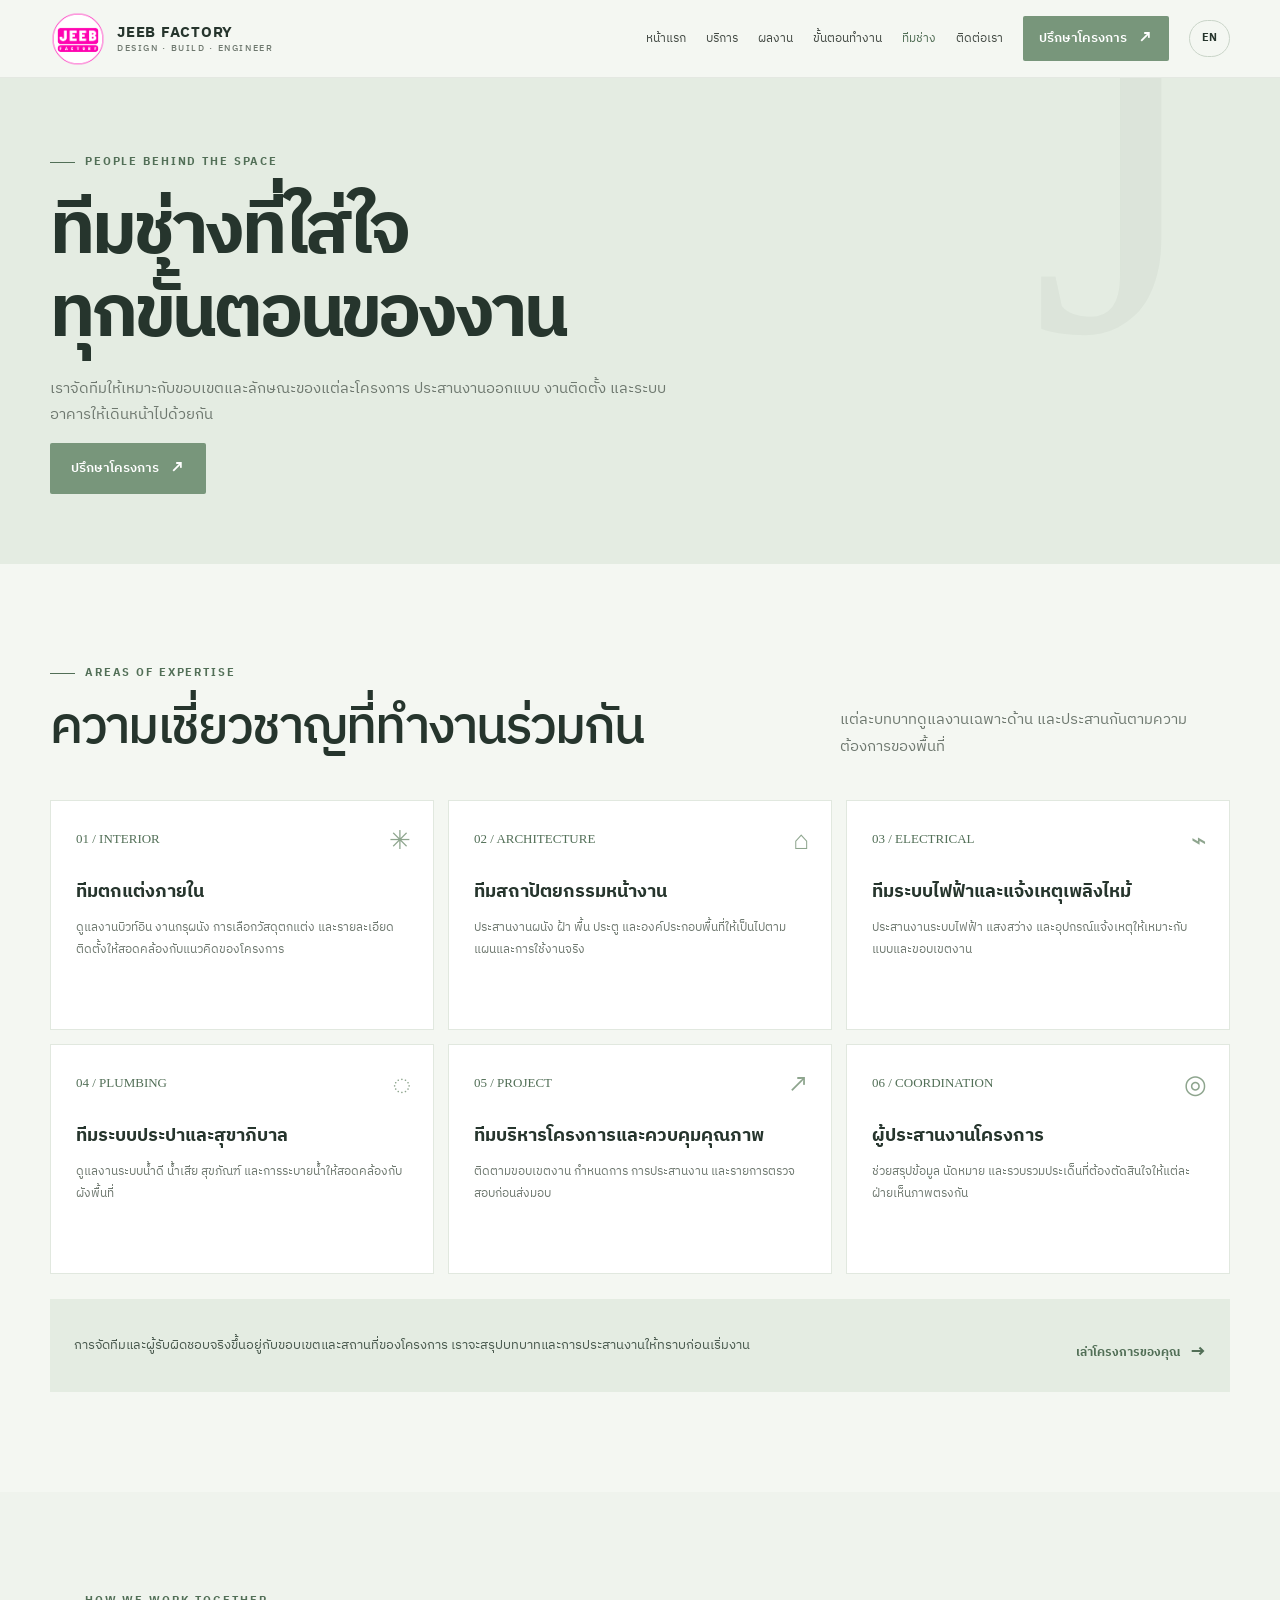
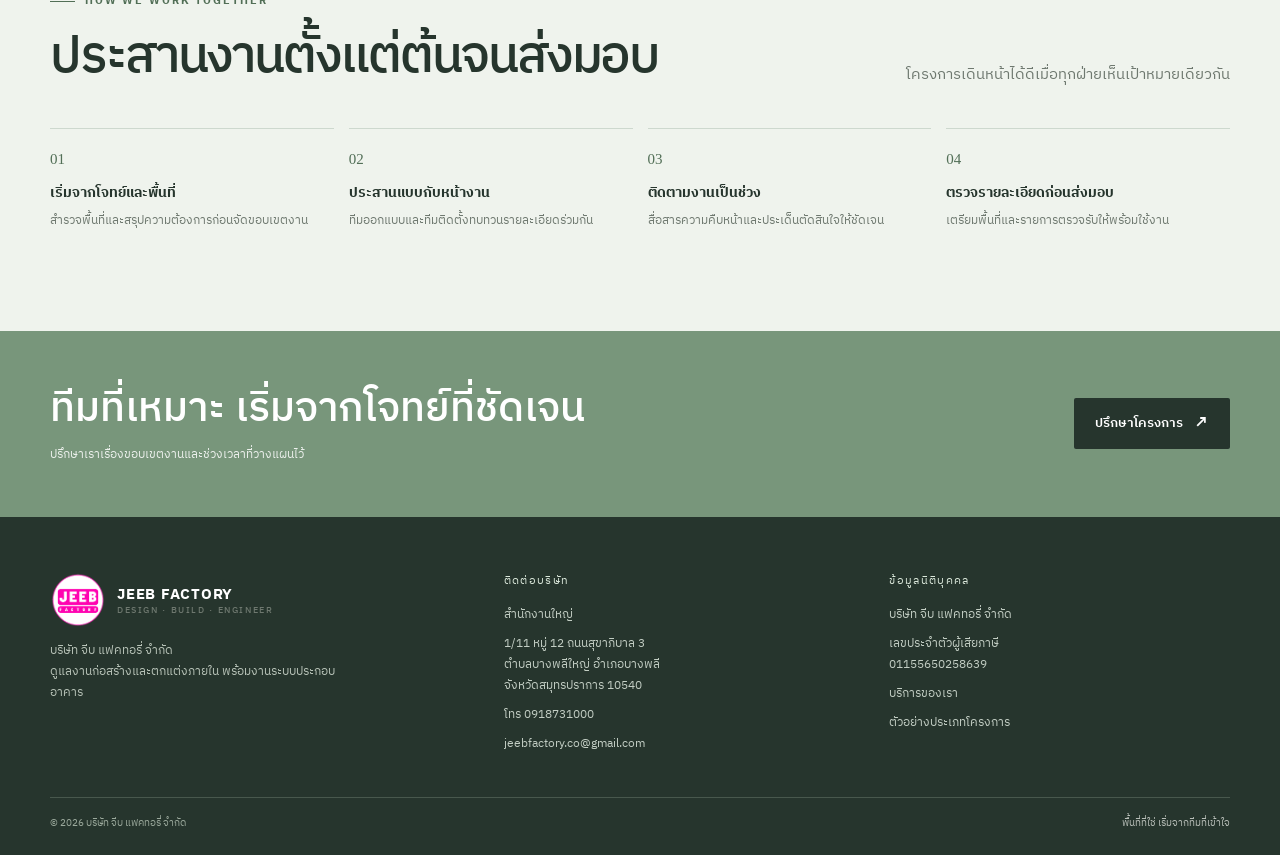
==== team.html @ c56f3b0c "Update website gallery and project pages Commit directly to the main branch" ====
<!doctype html>
<html lang="th">
<head>
  <meta charset="utf-8"><meta name="viewport" content="width=device-width, initial-scale=1"><meta name="theme-color" content="#26352d">
  <meta name="description" content="ทีมช่างและผู้เชี่ยวชาญด้านงานตกแต่งภายใน สถาปัตยกรรม และระบบอาคาร บริษัท จีบ แฟคทอรี่ จำกัด">
  <title>ทีมช่าง — Jeeb Factory</title>
  <link rel="preconnect" href="https://fonts.googleapis.com"><link rel="preconnect" href="https://fonts.gstatic.com" crossorigin>
  <link href="https://fonts.googleapis.com/css2?family=IBM+Plex+Sans+Thai:wght@300;400;500;600;700&display=swap" rel="stylesheet"><link rel="stylesheet" href="site.css">
</head>
<body data-title-en="Our team — Jeeb Factory">
  <nav class="nav" aria-label="เมนูหลัก"><div class="wrap nav-inner">
    <a class="brand" href="index.html#home" aria-label="Jeeb Factory หน้าแรก"><img class="brand-logo" src="jeeb-logo.png" alt="Jeeb Factory"><span>JEEB FACTORY<small>DESIGN · BUILD · ENGINEER</small></span></a>
    <button class="menu-toggle" aria-label="เปิดเมนู" aria-expanded="false">☰</button>
    <div class="nav-links"><a href="index.html#home">หน้าแรก</a><a href="index.html#services">บริการ</a><a href="index.html#work">ผลงาน</a><a href="index.html#approach">ขั้นตอนทำงาน</a><a href="team.html" aria-current="page">ทีมช่าง</a><a href="index.html#contact">ติดต่อเรา</a><a class="btn" href="index.html#contact">ปรึกษาโครงการ <span class="arrow">↗</span></a><button class="lang-toggle" type="button" aria-label="เปลี่ยนภาษา">EN</button></div>
  </div></nav>
  <main>
    <header class="team-hero"><div class="wrap"><div class="eyebrow">People behind the space</div><h1>ทีมช่างที่ใส่ใจ<br>ทุกขั้นตอนของงาน</h1><p>เราจัดทีมให้เหมาะกับขอบเขตและลักษณะของแต่ละโครงการ ประสานงานออกแบบ งานติดตั้ง และระบบอาคารให้เดินหน้าไปด้วยกัน</p><a class="btn" href="index.html#contact">ปรึกษาโครงการ <span class="arrow">↗</span></a></div></header>
    <section class="section"><div class="wrap"><div class="section-head"><div><div class="eyebrow">Areas of expertise</div><h2>ความเชี่ยวชาญที่ทำงานร่วมกัน</h2></div><p>แต่ละบทบาทดูแลงานเฉพาะด้าน และประสานกันตามความต้องการของพื้นที่</p></div><div class="team-cards">
      <article class="team-card"><span class="num">01 / INTERIOR</span><span class="symbol">✳</span><h3>ทีมตกแต่งภายใน</h3><p>ดูแลงานบิวท์อิน งานกรุผนัง การเลือกวัสดุตกแต่ง และรายละเอียดติดตั้งให้สอดคล้องกับแนวคิดของโครงการ</p></article>
      <article class="team-card"><span class="num">02 / ARCHITECTURE</span><span class="symbol">⌂</span><h3>ทีมสถาปัตยกรรมหน้างาน</h3><p>ประสานงานผนัง ฝ้า พื้น ประตู และองค์ประกอบพื้นที่ให้เป็นไปตามแผนและการใช้งานจริง</p></article>
      <article class="team-card"><span class="num">03 / ELECTRICAL</span><span class="symbol">⌁</span><h3>ทีมระบบไฟฟ้าและแจ้งเหตุเพลิงไหม้</h3><p>ประสานงานระบบไฟฟ้า แสงสว่าง และอุปกรณ์แจ้งเหตุให้เหมาะกับแบบและขอบเขตงาน</p></article>
      <article class="team-card"><span class="num">04 / PLUMBING</span><span class="symbol">◌</span><h3>ทีมระบบประปาและสุขาภิบาล</h3><p>ดูแลงานระบบน้ำดี น้ำเสีย สุขภัณฑ์ และการระบายน้ำให้สอดคล้องกับผังพื้นที่</p></article>
      <article class="team-card"><span class="num">05 / PROJECT</span><span class="symbol">↗</span><h3>ทีมบริหารโครงการและควบคุมคุณภาพ</h3><p>ติดตามขอบเขตงาน กำหนดการ การประสานงาน และรายการตรวจสอบก่อนส่งมอบ</p></article>
      <article class="team-card"><span class="num">06 / COORDINATION</span><span class="symbol">◎</span><h3>ผู้ประสานงานโครงการ</h3><p>ช่วยสรุปข้อมูล นัดหมาย และรวบรวมประเด็นที่ต้องตัดสินใจให้แต่ละฝ่ายเห็นภาพตรงกัน</p></article>
    </div><div class="team-callout"><p>การจัดทีมและผู้รับผิดชอบจริงขึ้นอยู่กับขอบเขตและสถานที่ของโครงการ เราจะสรุปบทบาทและการประสานงานให้ทราบก่อนเริ่มงาน</p><a class="text-link" href="index.html#contact">เล่าโครงการของคุณ <span>→</span></a></div></div></section>
    <section class="section services"><div class="wrap"><div class="section-head"><div><div class="eyebrow">How we work together</div><h2>ประสานงานตั้งแต่ต้นจนส่งมอบ</h2></div><p>โครงการเดินหน้าได้ดีเมื่อทุกฝ่ายเห็นเป้าหมายเดียวกัน</p></div><div class="team-flow">
      <article><b>01</b><h3>เริ่มจากโจทย์และพื้นที่</h3><p>สำรวจพื้นที่และสรุปความต้องการก่อนจัดขอบเขตงาน</p></article>
      <article><b>02</b><h3>ประสานแบบกับหน้างาน</h3><p>ทีมออกแบบและทีมติดตั้งทบทวนรายละเอียดร่วมกัน</p></article>
      <article><b>03</b><h3>ติดตามงานเป็นช่วง</h3><p>สื่อสารความคืบหน้าและประเด็นตัดสินใจให้ชัดเจน</p></article>
      <article><b>04</b><h3>ตรวจรายละเอียดก่อนส่งมอบ</h3><p>เตรียมพื้นที่และรายการตรวจรับให้พร้อมใช้งาน</p></article>
    </div></div></section>
    <section class="cta-band"><div class="wrap cta-inner"><div><h2>ทีมที่เหมาะ เริ่มจากโจทย์ที่ชัดเจน</h2><p>ปรึกษาเราเรื่องขอบเขตงานและช่วงเวลาที่วางแผนไว้</p></div><a class="btn" href="index.html#contact">ปรึกษาโครงการ <span class="arrow">↗</span></a></div></section>
  </main>
  <footer><div class="wrap"><div class="footer-grid"><div class="footer-brand"><a class="brand" href="index.html#home"><img class="brand-logo" src="jeeb-logo.png" alt="Jeeb Factory"><span>JEEB FACTORY<small>DESIGN · BUILD · ENGINEER</small></span></a><p>บริษัท จีบ แฟคทอรี่ จำกัด<br>ดูแลงานก่อสร้างและตกแต่งภายใน พร้อมงานระบบประกอบอาคาร</p></div><div class="footer-col"><div class="footer-title">ติดต่อบริษัท</div><p>สำนักงานใหญ่</p><p>1/11 หมู่ 12 ถนนสุขาภิบาล 3<br>ตำบลบางพลีใหญ่ อำเภอบางพลี<br>จังหวัดสมุทรปราการ 10540</p><a href="tel:0918731000">โทร 0918731000</a><a href="mailto:jeebfactory.co@gmail.com">jeebfactory.co@gmail.com</a></div><div class="footer-col"><div class="footer-title">ข้อมูลนิติบุคคล</div><p>บริษัท จีบ แฟคทอรี่ จำกัด</p><p>เลขประจำตัวผู้เสียภาษี<br>01155650258639</p><a href="index.html#services">บริการของเรา</a><a href="index.html#work">ตัวอย่างประเภทโครงการ</a></div></div><div class="footer-bottom"><span>© <span id="year"></span> บริษัท จีบ แฟคทอรี่ จำกัด</span><strong>พื้นที่ที่ใช่ เริ่มจากทีมที่เข้าใจ</strong></div></div></footer>
  <script src="site.js"></script>
</body>
</html>
---- site.css ----
:root{--ink:#26352d;--muted:#6e786f;--paper:#f4f7f2;--white:#fff;--line:#e1e8df;--green:#78967b;--green-dark:#526f57;--sage:#dce8db;--serif:Georgia,'Times New Roman',serif;--sans:'Codex Pro','Codex Pro Regular','IBM Plex Sans Thai',sans-serif}
*{box-sizing:border-box}html{scroll-behavior:smooth;scroll-padding-top:90px}body{margin:0;background:var(--paper);color:var(--ink);font-family:var(--sans);font-size:15px;line-height:1.75}a{color:inherit;text-decoration:none}button,input,select,textarea{font:inherit}.wrap{width:min(1180px,calc(100% - 48px));margin:auto}.section{padding:100px 0}.eyebrow{font-size:11px;letter-spacing:.17em;text-transform:uppercase;font-weight:700;color:var(--green-dark);display:flex;align-items:center;gap:10px}.eyebrow:before{content:'';width:25px;height:1px;background:currentColor}.section-head{display:flex;justify-content:space-between;align-items:end;gap:30px;margin-bottom:40px}.section-head h2{font-size:clamp(34px,4vw,54px);line-height:1.2;letter-spacing:-.04em;margin:15px 0 0;max-width:650px;font-weight:500}.section-head p{color:var(--muted);max-width:390px;margin:0}.btn{display:inline-flex;align-items:center;justify-content:center;gap:11px;padding:13px 20px;border:1px solid transparent;border-radius:2px;background:var(--green);color:white;font-size:13px;font-weight:600;transition:.2s;cursor:pointer}.btn:hover{background:var(--green-dark);transform:translateY(-2px)}.btn.outline{background:transparent;border-color:rgba(255,255,255,.6);color:white}.btn.outline:hover{background:#fff;color:var(--ink)}.arrow{font-size:17px;line-height:1}
.nav{height:78px;position:sticky;top:0;z-index:20;background:rgba(244,247,242,.95);backdrop-filter:blur(14px);border-bottom:1px solid rgba(38,53,45,.08)}.nav-inner{height:100%;display:flex;align-items:center;justify-content:space-between}.brand{display:flex;align-items:center;gap:11px;font-weight:700;letter-spacing:.05em}.brand-logo{width:56px;height:56px;object-fit:contain;flex:none}.brand small{display:block;color:var(--muted);font-size:9px;letter-spacing:.18em;font-weight:500;margin-top:-5px}.nav-links{display:flex;align-items:center;gap:20px;font-size:12px;color:#424943}.nav-links a:not(.btn):hover,.nav-links a[aria-current=page]{color:var(--green-dark)}.nav .btn{padding:10px 15px}.lang-toggle{padding:8px 12px;border:1px solid #c9d4c8;border-radius:999px;background:transparent;color:var(--ink);font-size:11px;font-weight:700;cursor:pointer}.lang-toggle:hover{background:var(--sage)}.menu-toggle{display:none;border:0;background:none;font-size:22px;color:var(--ink)}
.hero{background:#27342d;color:#fff;min-height:630px;position:relative;overflow:hidden;display:flex;align-items:center}.hero:before{content:'';position:absolute;inset:0;background:linear-gradient(90deg,rgba(21,27,24,.94),rgba(21,27,24,.7) 48%,rgba(21,27,24,.1)),url('https://images.unsplash.com/photo-1600210492486-724fe5c67fb0?auto=format&fit=crop&w=2200&q=85') center 55%/cover}.hero-content{position:relative;z-index:1;padding:85px 0 95px;max-width:700px}.hero .eyebrow{color:#dce9dc}.hero h1{font-size:clamp(45px,6.3vw,76px);line-height:1.16;letter-spacing:-.045em;font-weight:500;margin:22px 0}.hero h1 em{font-family:var(--serif);font-weight:400;color:#dce9dc}.hero p{font-size:16px;color:rgba(255,255,255,.78);max-width:570px;margin:0 0 28px;line-height:1.9}.hero-actions{display:flex;gap:12px;flex-wrap:wrap}.hero-note{margin-top:48px;color:rgba(255,255,255,.68);font-size:11px;letter-spacing:.07em}.proof{background:#e7eee6}.proof-grid{display:grid;grid-template-columns:1.25fr repeat(3,1fr);align-items:center;gap:28px;padding:24px 0}.proof-intro{font-size:12px;color:var(--muted);max-width:220px}.proof-stat{border-left:1px solid #cdd8ce;padding-left:24px}.proof-stat strong{display:block;font-family:var(--serif);font-size:32px;line-height:1.1;font-weight:400}.proof-stat span{font-size:11px;color:var(--muted)}
.intro-grid{display:grid;grid-template-columns:1fr 1fr;gap:80px;align-items:center}.intro-image{position:relative;min-height:450px;background:#d9d4ca url('https://images.unsplash.com/photo-1600607687939-ce8a6c25118c?auto=format&fit=crop&w=1200&q=85') center/cover}.image-tag{position:absolute;left:0;bottom:0;background:var(--green);color:#fff;padding:16px 20px;font-size:11px;letter-spacing:.08em}.intro-copy h2,.why-title h2,.contact-copy h2{font-size:clamp(35px,4vw,51px);line-height:1.23;letter-spacing:-.04em;margin:17px 0 20px;font-weight:500}.intro-copy p,.why-title p,.contact-copy>p{color:var(--muted)}.text-link{display:inline-flex;align-items:center;gap:10px;margin-top:14px;font-size:12px;font-weight:700;color:var(--green-dark)}.text-link span{font-size:18px;transition:.2s}.text-link:hover span{transform:translateX(4px)}
.services{background:#eff3ed}.service-grid{display:grid;grid-template-columns:repeat(3,1fr);gap:1px;background:#d2ddd2;border:1px solid #d2ddd2}.service-card{padding:28px;background:#eff3ed;min-height:210px;transition:.2s}.service-card:hover{background:#fff}.service-number{font-family:var(--serif);font-size:13px;color:var(--green-dark)}.service-icon{float:right;color:var(--green-dark);font-size:20px}.service-card h3{font-size:18px;margin:25px 0 8px}.service-card p{font-size:12px;line-height:1.8;color:var(--muted);margin:0}.service-card.feature{background:#e1eade}.service-card.feature h3{font-size:21px}.approach{background:var(--ink);color:#fff}.approach .eyebrow{color:#dce9dc}.approach .section-head p{color:#c1cbc2}.steps{display:grid;grid-template-columns:repeat(4,1fr);margin-top:55px}.step{padding:0 23px 0 0;border-top:1px solid #5c6f61;position:relative}.step:before{content:'';position:absolute;top:-4px;left:0;width:7px;height:7px;border-radius:50%;background:#dce9dc}.step span{display:block;padding-top:20px;color:#dce9dc;font-family:var(--serif);font-size:14px}.step h3{font-size:16px;margin:12px 0 7px}.step p{font-size:12px;color:#c1cbc2;margin:0;max-width:240px}.approach-quote{margin-top:55px;border-left:2px solid var(--green);padding-left:20px;color:#e1e8e1;font-family:var(--serif);font-style:italic;font-size:20px}
.projects{background:var(--paper)}.filters{display:flex;gap:9px;flex-wrap:wrap;margin-bottom:25px}.filter{border:1px solid #d5ddd4;background:transparent;padding:8px 14px;font-size:11px;color:#565d57;cursor:pointer}.filter.active,.filter:hover{background:var(--ink);color:#fff;border-color:var(--ink)}.project-grid{display:grid;grid-template-columns:1.1fr .9fr;gap:18px}.project{position:relative;min-height:285px;overflow:hidden;background:#d4d1c8}.project:first-child{grid-row:span 2;min-height:588px}.project img{width:100%;height:100%;position:absolute;inset:0;object-fit:cover;transition:transform .6s}.project:hover img{transform:scale(1.04)}.project:after{content:'';position:absolute;inset:25% 0 0;background:linear-gradient(transparent,rgba(20,24,21,.83))}.project-caption{position:absolute;bottom:20px;left:22px;right:22px;z-index:1;color:#fff}.project-caption small{font-size:10px;letter-spacing:.13em;color:#dce9dc}.project-caption h3{font-size:19px;margin:5px 0 0;font-weight:500}.project-caption p{font-size:11px;color:rgba(255,255,255,.75);margin:3px 0 0}.project.hidden{display:none}.projects-foot{display:flex;justify-content:space-between;align-items:center;gap:15px;margin-top:22px;font-size:11px;color:var(--muted)}
.why{background:#e8eee6}.why-grid{display:grid;grid-template-columns:.9fr 1.1fr;gap:80px;align-items:start}.reason-list{border-top:1px solid #cdd8ce}.reason{display:grid;grid-template-columns:45px 1fr;gap:14px;padding:19px 0;border-bottom:1px solid #cdd8ce}.reason b{font-family:var(--serif);font-weight:400;color:var(--green-dark)}.reason h3{font-size:15px;margin:0 0 4px}.reason p{font-size:12px;color:var(--muted);margin:0}.cta-band{background:var(--green);color:#fff;padding:52px 0}.cta-inner{display:flex;justify-content:space-between;align-items:center;gap:28px}.cta-inner h2{font-size:clamp(27px,4vw,41px);font-weight:500;line-height:1.3;margin:0;max-width:650px}.cta-inner p{font-size:12px;color:rgba(255,255,255,.86);margin:8px 0 0}.cta-band .btn{background:var(--ink)}
.contact{background:var(--paper)}.contact-grid{display:grid;grid-template-columns:.85fr 1.15fr;gap:80px}.contact-copy h2{margin:16px 0}.contact-detail{padding-top:20px;margin-top:24px;border-top:1px solid var(--line)}.contact-detail small{display:block;color:var(--muted);font-size:10px;letter-spacing:.1em;text-transform:uppercase;margin-bottom:5px}.contact-detail a{font-size:14px}.form-card{background:#fff;padding:30px;box-shadow:0 12px 50px rgba(27,31,28,.06)}.form-card h3{font-size:20px;margin:0 0 5px}.form-card>p{font-size:12px;color:var(--muted);margin:0 0 20px}.form-grid{display:grid;grid-template-columns:1fr 1fr;gap:14px}.field{display:flex;flex-direction:column;gap:6px}.field.full{grid-column:1/-1}.field label{font-size:11px;font-weight:600}.field input,.field select,.field textarea{border:1px solid #dfe5dd;padding:11px;background:#fcfcfa;outline:none;font-size:12px;width:100%;color:var(--ink)}.field input:focus,.field select:focus,.field textarea:focus{border-color:var(--green)}.field textarea{min-height:82px;resize:vertical}.form-card .btn{margin-top:16px;width:100%}.form-hint{font-size:10px;color:var(--muted);margin:9px 0 0}.form-message{display:none;margin-top:10px;background:#eff4ed;color:#3e6240;padding:10px;font-size:12px}
footer{background:var(--ink);color:#fff;padding:55px 0 22px}.footer-grid{display:grid;grid-template-columns:1.2fr 1fr 1fr;gap:45px;padding-bottom:35px}.footer-brand p{max-width:300px;font-size:12px;color:#b8c3b8}.footer-title{font-size:11px;color:#dce9dc;letter-spacing:.12em;text-transform:uppercase;margin-bottom:13px}.footer-col p,.footer-col a{font-size:12px;color:#c3cec4;margin:0 0 8px;display:block}.footer-col a:hover{color:#fff}.footer-bottom{border-top:1px solid #48584d;padding-top:17px;display:flex;justify-content:space-between;gap:18px;font-size:10px;color:#9ba99c}.footer-bottom strong{font-weight:400;color:#b8beb8}
.team-hero{background:#e4ece2;padding:75px 0 70px;position:relative;overflow:hidden}.team-hero:after{content:'J';position:absolute;right:6%;top:-115px;font-family:var(--serif);font-size:440px;line-height:1;color:rgba(82,111,87,.06)}.team-hero .wrap{position:relative;z-index:1}.team-hero h1{max-width:760px;font-size:clamp(42px,6vw,72px);line-height:1.15;letter-spacing:-.045em;margin:19px 0}.team-hero p{max-width:650px;color:var(--muted);font-size:15px}.team-cards{display:grid;grid-template-columns:repeat(3,1fr);gap:14px}.team-card{background:#fff;border:1px solid var(--line);padding:25px;min-height:230px;position:relative}.team-card .num{font-family:var(--serif);font-size:13px;color:var(--green-dark)}.team-card .symbol{position:absolute;right:22px;top:18px;color:#8ea58e;font-size:26px}.team-card h3{font-size:18px;margin:25px 0 8px}.team-card p{font-size:12px;color:var(--muted);margin:0;line-height:1.85}.team-callout{margin-top:25px;padding:24px;background:#e4ece2;display:flex;justify-content:space-between;align-items:center;gap:25px}.team-callout p{margin:0;color:#48584d;max-width:700px;font-size:13px}.team-flow{display:grid;grid-template-columns:repeat(4,1fr);gap:15px}.team-flow article{border-top:1px solid #cdd8ce;padding-top:17px}.team-flow b{font-family:var(--serif);color:var(--green-dark);font-weight:400}.team-flow h3{font-size:14px;margin:8px 0 4px}.team-flow p{font-size:12px;color:var(--muted);margin:0}
/* หน้าแรกแบบสไลด์: ภาพที่เลือกจะค่อย ๆ ปรากฏทับภาพก่อนหน้า */
.hero{isolation:isolate}.hero:before{display:none}.hero-slides,.hero-overlay{position:absolute;inset:0}.hero-slides{z-index:-2;background:#27342d}.hero-slide{position:absolute;inset:0;background-position:center 55%;background-size:cover;opacity:0;transform:scale(1.025);transition:opacity .75s ease,transform 5.5s ease}.hero-slide.active{opacity:1;transform:scale(1)}.hero-overlay{z-index:-1;background:linear-gradient(90deg,rgba(21,27,24,.94),rgba(21,27,24,.7) 48%,rgba(21,27,24,.12))}.hero-controls{position:absolute;right:clamp(20px,4vw,62px);bottom:36px;z-index:2;display:flex;align-items:center;gap:13px}.hero-arrow{width:38px;height:38px;border:1px solid rgba(255,255,255,.55);border-radius:50%;background:rgba(23,33,27,.24);color:#fff;font-size:18px;line-height:1;cursor:pointer;transition:.2s}.hero-arrow:hover{background:#fff;color:var(--ink)}.hero-dots{display:flex;gap:7px}.hero-dot{width:8px;height:8px;padding:0;border:1px solid rgba(255,255,255,.88);border-radius:50%;background:transparent;cursor:pointer;transition:.2s}.hero-dot.active{width:24px;border-radius:8px;background:#dce9dc;border-color:#dce9dc}.hero-caption{position:absolute;left:clamp(20px,4vw,62px);bottom:43px;z-index:2;display:flex;gap:15px;align-items:center;color:#fff;font-size:11px;letter-spacing:.05em}.hero-count{font-family:var(--serif);font-size:14px;color:#dce9dc}.hero-caption-text{color:rgba(255,255,255,.8)}
@media(max-width:850px){.menu-toggle{display:block}.nav-links{display:none;position:absolute;top:78px;left:0;right:0;padding:12px 24px 20px;background:var(--paper);border-bottom:1px solid var(--line);flex-direction:column;align-items:stretch;gap:0}.nav-links.open{display:flex}.nav-links a{padding:10px 5px}.nav-links .btn{margin-top:7px}.lang-toggle{align-self:flex-start;margin:11px 5px 0}.intro-grid,.why-grid,.contact-grid{gap:40px}.proof-grid{grid-template-columns:repeat(3,1fr)}.proof-intro{grid-column:1/-1;max-width:none}}
@media(max-width:650px){.wrap{width:min(100% - 34px,1180px)}.section{padding:72px 0}.nav{height:68px}.nav-links{top:68px}.hero{min-height:600px}.hero-overlay{background:linear-gradient(90deg,rgba(21,27,24,.9),rgba(21,27,24,.55))}.hero-content{padding:68px 0 145px}.hero h1{font-size:48px}.hero p{font-size:14px}.hero-controls{right:17px;bottom:26px;gap:9px}.hero-arrow{width:34px;height:34px}.hero-caption{left:17px;bottom:35px;max-width:45%}.hero-caption-text{display:none}.section-head{display:block;margin-bottom:28px}.section-head p{margin-top:13px}.proof-grid{gap:12px}.proof-stat{padding-left:11px}.proof-stat strong{font-size:25px}.proof-stat span{font-size:9px}.intro-grid,.why-grid,.contact-grid{grid-template-columns:1fr;gap:32px}.intro-image{min-height:320px}.service-grid{grid-template-columns:1fr}.service-card{min-height:auto;padding:23px}.service-card h3{margin-top:17px}.steps{grid-template-columns:1fr 1fr;row-gap:28px}.step{min-height:145px}.approach-quote{margin-top:32px;font-size:18px}.project-grid{grid-template-columns:1fr;gap:12px}.project,.project:first-child{grid-row:auto;min-height:320px}.project:first-child{min-height:380px}.projects-foot,.cta-inner{align-items:flex-start;flex-direction:column}.cta-band{padding:40px 0}.form-card{padding:22px 18px}.form-grid{grid-template-columns:1fr}.field.full{grid-column:auto}.footer-grid{grid-template-columns:1fr 1fr;gap:25px}.footer-brand{grid-column:1/-1}.footer-bottom{flex-direction:column}.team-hero{padding:57px 0}.team-hero:after{font-size:270px;right:-30px;top:-50px}.team-cards{grid-template-columns:1fr}.team-card{min-height:0}.team-flow{grid-template-columns:1fr 1fr}.team-callout{align-items:flex-start;flex-direction:column}}
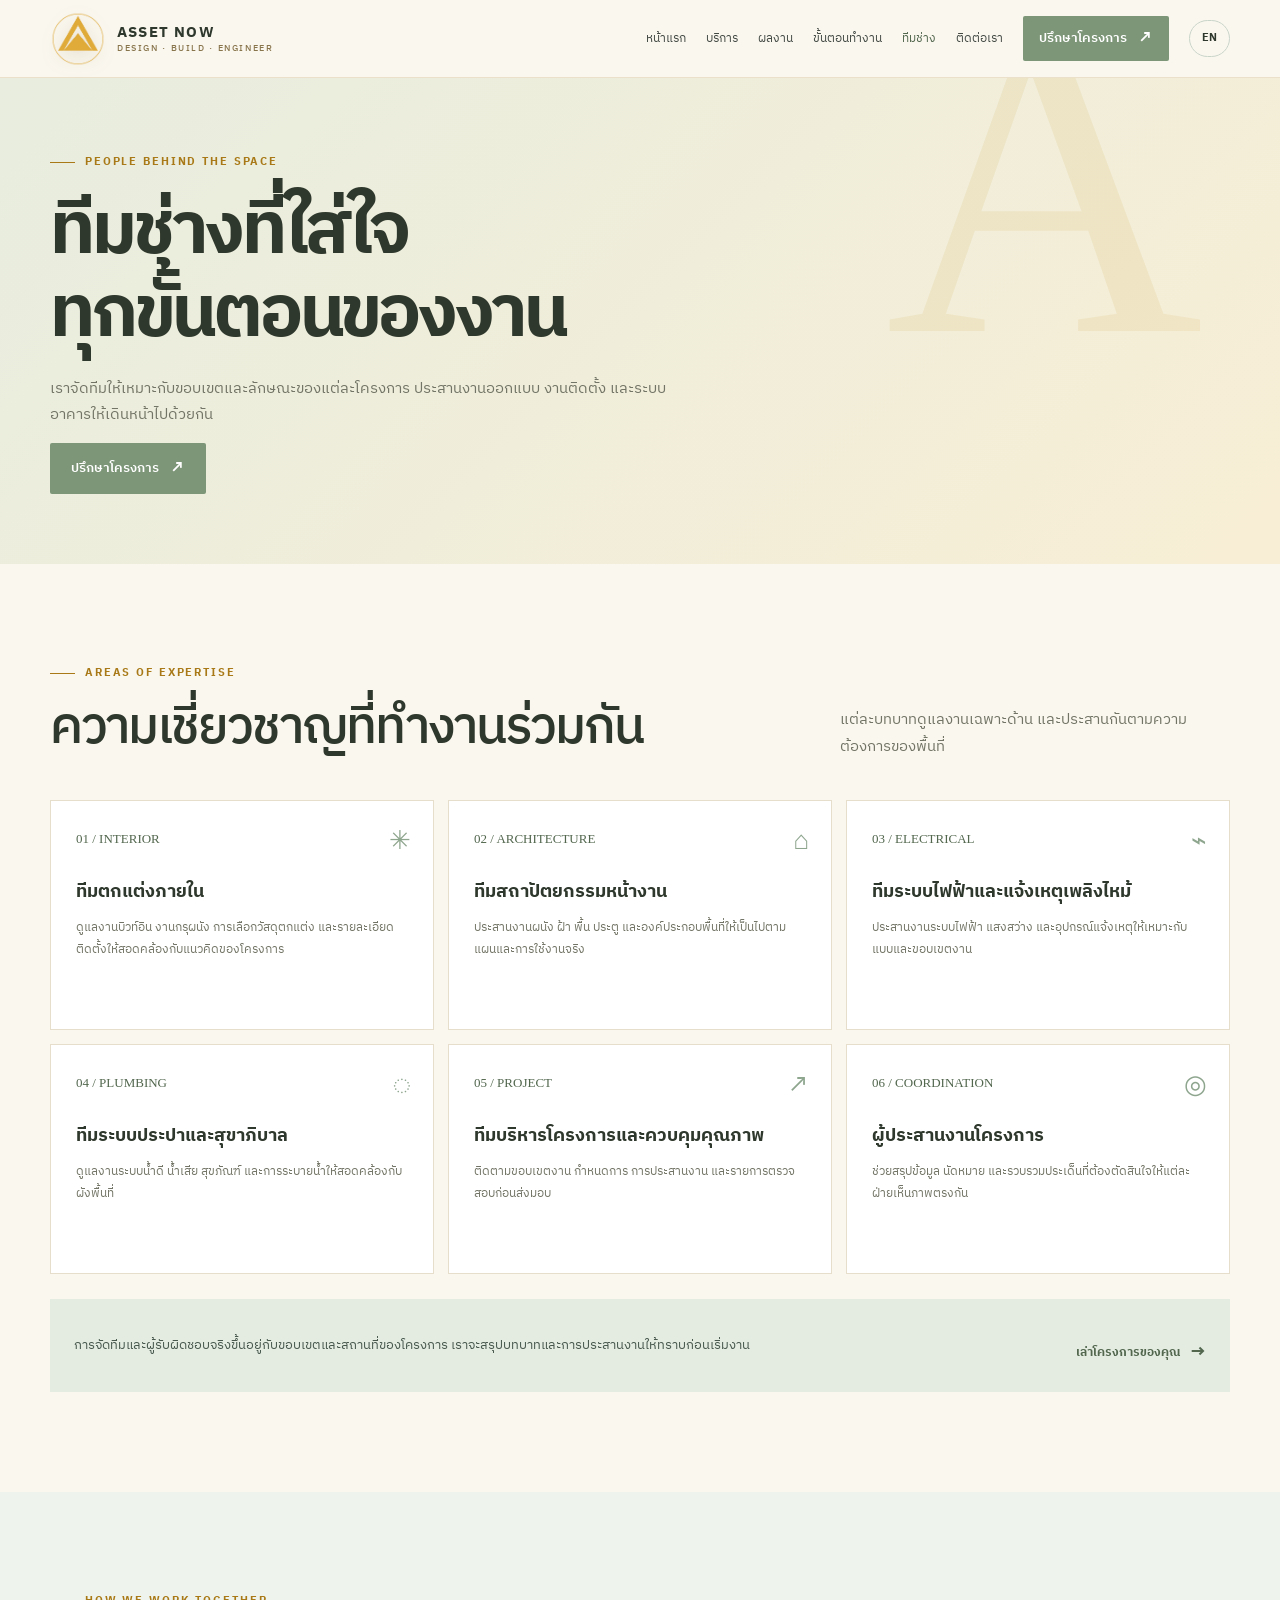
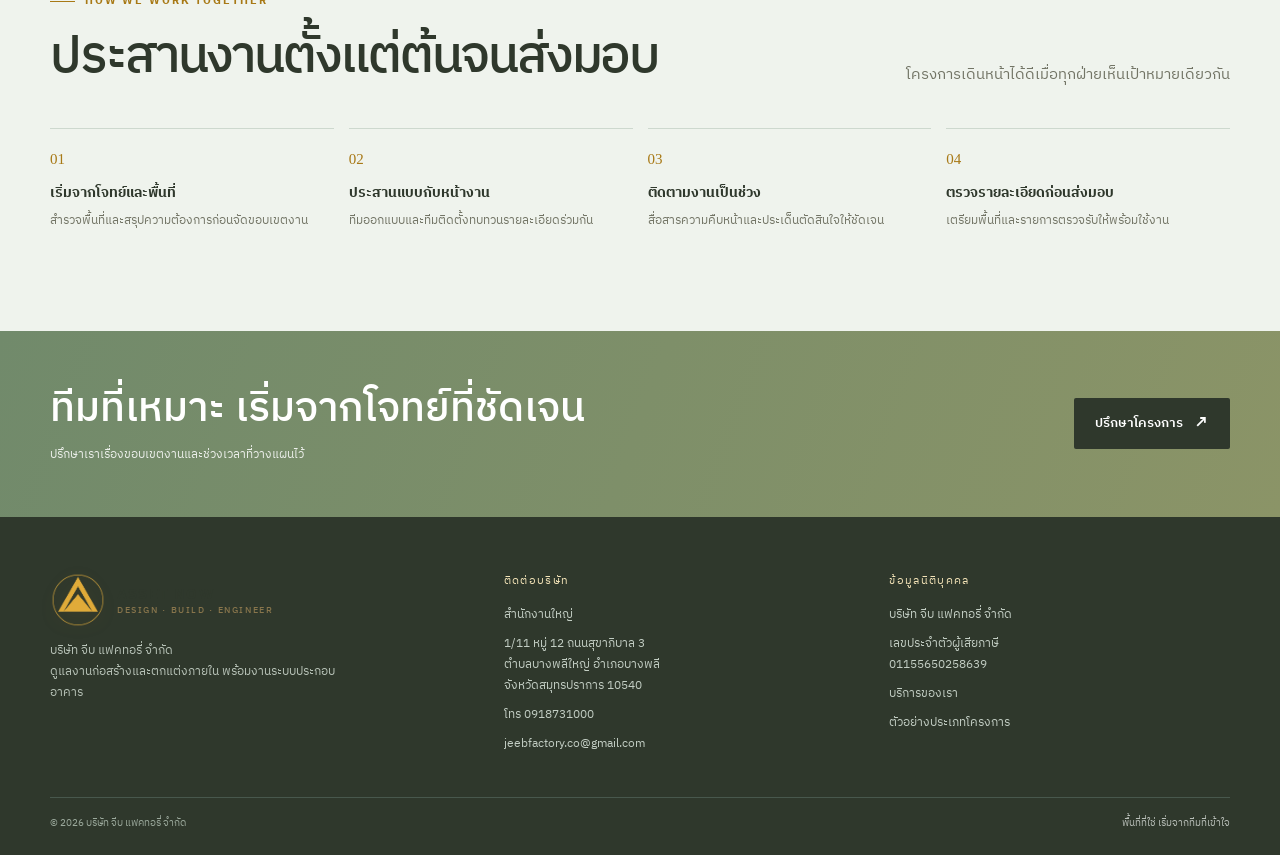
==== commit 6fea0761: "A-NOW-01" ====
--- a/team.html
+++ b/team.html
@@ -3,13 +3,13 @@
 <head>
   <meta charset="utf-8"><meta name="viewport" content="width=device-width, initial-scale=1"><meta name="theme-color" content="#26352d">
   <meta name="description" content="ทีมช่างและผู้เชี่ยวชาญด้านงานตกแต่งภายใน สถาปัตยกรรม และระบบอาคาร บริษัท จีบ แฟคทอรี่ จำกัด">
-  <title>ทีมช่าง — Jeeb Factory</title>
+  <title>ทีมช่าง — Asset Now</title>
   <link rel="preconnect" href="https://fonts.googleapis.com"><link rel="preconnect" href="https://fonts.gstatic.com" crossorigin>
-  <link href="https://fonts.googleapis.com/css2?family=IBM+Plex+Sans+Thai:wght@300;400;500;600;700&display=swap" rel="stylesheet"><link rel="stylesheet" href="site.css">
+  <link href="https://fonts.googleapis.com/css2?family=IBM+Plex+Sans+Thai:wght@300;400;500;600;700&display=swap" rel="stylesheet"><link rel="stylesheet" href="asset-now.css"><link rel="stylesheet" href="asset-now-theme.css">
 </head>
-<body data-title-en="Our team — Jeeb Factory">
+<body data-title-en="Our team — Asset Now">
   <nav class="nav" aria-label="เมนูหลัก"><div class="wrap nav-inner">
-    <a class="brand" href="index.html#home" aria-label="Jeeb Factory หน้าแรก"><img class="brand-logo" src="jeeb-logo.png" alt="Jeeb Factory"><span>JEEB FACTORY<small>DESIGN · BUILD · ENGINEER</small></span></a>
+    <a class="brand" href="index.html#home" aria-label="Asset Now หน้าแรก"><img class="brand-logo" src="asset-now-logo.png" alt="Asset Now"><span>ASSET NOW<small>DESIGN · BUILD · ENGINEER</small></span></a>
     <button class="menu-toggle" aria-label="เปิดเมนู" aria-expanded="false">☰</button>
     <div class="nav-links"><a href="index.html#home">หน้าแรก</a><a href="index.html#services">บริการ</a><a href="index.html#work">ผลงาน</a><a href="index.html#approach">ขั้นตอนทำงาน</a><a href="team.html" aria-current="page">ทีมช่าง</a><a href="index.html#contact">ติดต่อเรา</a><a class="btn" href="index.html#contact">ปรึกษาโครงการ <span class="arrow">↗</span></a><button class="lang-toggle" type="button" aria-label="เปลี่ยนภาษา">EN</button></div>
   </div></nav>
@@ -32,6 +32,6 @@
     <section class="cta-band"><div class="wrap cta-inner"><div><h2>ทีมที่เหมาะ เริ่มจากโจทย์ที่ชัดเจน</h2><p>ปรึกษาเราเรื่องขอบเขตงานและช่วงเวลาที่วางแผนไว้</p></div><a class="btn" href="index.html#contact">ปรึกษาโครงการ <span class="arrow">↗</span></a></div></section>
   </main>
   <footer><div class="wrap"><div class="footer-grid"><div class="footer-brand"><a class="brand" href="index.html#home"><img class="brand-logo" src="jeeb-logo.png" alt="Jeeb Factory"><span>JEEB FACTORY<small>DESIGN · BUILD · ENGINEER</small></span></a><p>บริษัท จีบ แฟคทอรี่ จำกัด<br>ดูแลงานก่อสร้างและตกแต่งภายใน พร้อมงานระบบประกอบอาคาร</p></div><div class="footer-col"><div class="footer-title">ติดต่อบริษัท</div><p>สำนักงานใหญ่</p><p>1/11 หมู่ 12 ถนนสุขาภิบาล 3<br>ตำบลบางพลีใหญ่ อำเภอบางพลี<br>จังหวัดสมุทรปราการ 10540</p><a href="tel:0918731000">โทร 0918731000</a><a href="mailto:jeebfactory.co@gmail.com">jeebfactory.co@gmail.com</a></div><div class="footer-col"><div class="footer-title">ข้อมูลนิติบุคคล</div><p>บริษัท จีบ แฟคทอรี่ จำกัด</p><p>เลขประจำตัวผู้เสียภาษี<br>01155650258639</p><a href="index.html#services">บริการของเรา</a><a href="index.html#work">ตัวอย่างประเภทโครงการ</a></div></div><div class="footer-bottom"><span>© <span id="year"></span> บริษัท จีบ แฟคทอรี่ จำกัด</span><strong>พื้นที่ที่ใช่ เริ่มจากทีมที่เข้าใจ</strong></div></div></footer>
-  <script src="site.js"></script>
+  <script src="asset-now.js"></script>
 </body>
 </html>
--- a/asset-now.css
+++ b/asset-now.css
@@ -0,0 +1,15 @@
+:root{--ink:#26352d;--muted:#6e786f;--paper:#f4f7f2;--white:#fff;--line:#e1e8df;--green:#78967b;--green-dark:#526f57;--sage:#dce8db;--serif:Georgia,'Times New Roman',serif;--sans:'Codex Pro','Codex Pro Regular','IBM Plex Sans Thai',sans-serif}
+*{box-sizing:border-box}html{scroll-behavior:smooth;scroll-padding-top:90px}body{margin:0;background:var(--paper);color:var(--ink);font-family:var(--sans);font-size:15px;line-height:1.75}a{color:inherit;text-decoration:none}button,input,select,textarea{font:inherit}.wrap{width:min(1180px,calc(100% - 48px));margin:auto}.section{padding:100px 0}.eyebrow{font-size:11px;letter-spacing:.17em;text-transform:uppercase;font-weight:700;color:var(--green-dark);display:flex;align-items:center;gap:10px}.eyebrow:before{content:'';width:25px;height:1px;background:currentColor}.section-head{display:flex;justify-content:space-between;align-items:end;gap:30px;margin-bottom:40px}.section-head h2{font-size:clamp(34px,4vw,54px);line-height:1.2;letter-spacing:-.04em;margin:15px 0 0;max-width:650px;font-weight:500}.section-head p{color:var(--muted);max-width:390px;margin:0}.btn{display:inline-flex;align-items:center;justify-content:center;gap:11px;padding:13px 20px;border:1px solid transparent;border-radius:2px;background:var(--green);color:white;font-size:13px;font-weight:600;transition:.2s;cursor:pointer}.btn:hover{background:var(--green-dark);transform:translateY(-2px)}.btn.outline{background:transparent;border-color:rgba(255,255,255,.6);color:white}.btn.outline:hover{background:#fff;color:var(--ink)}.arrow{font-size:17px;line-height:1}
+.nav{height:78px;position:sticky;top:0;z-index:20;background:rgba(244,247,242,.95);backdrop-filter:blur(14px);border-bottom:1px solid rgba(38,53,45,.08)}.nav-inner{height:100%;display:flex;align-items:center;justify-content:space-between}.brand{display:flex;align-items:center;gap:11px;font-weight:700;letter-spacing:.05em}.brand-logo{width:56px;height:56px;object-fit:contain;flex:none}.brand small{display:block;color:var(--muted);font-size:9px;letter-spacing:.18em;font-weight:500;margin-top:-5px}.nav-links{display:flex;align-items:center;gap:20px;font-size:12px;color:#424943}.nav-links a:not(.btn):hover,.nav-links a[aria-current=page]{color:var(--green-dark)}.nav .btn{padding:10px 15px}.lang-toggle{padding:8px 12px;border:1px solid #c9d4c8;border-radius:999px;background:transparent;color:var(--ink);font-size:11px;font-weight:700;cursor:pointer}.lang-toggle:hover{background:var(--sage)}.menu-toggle{display:none;border:0;background:none;font-size:22px;color:var(--ink)}
+.hero{background:#27342d;color:#fff;min-height:630px;position:relative;overflow:hidden;display:flex;align-items:center}.hero:before{content:'';position:absolute;inset:0;background:linear-gradient(90deg,rgba(21,27,24,.94),rgba(21,27,24,.7) 48%,rgba(21,27,24,.1)),url('https://images.unsplash.com/photo-1600210492486-724fe5c67fb0?auto=format&fit=crop&w=2200&q=85') center 55%/cover}.hero-content{position:relative;z-index:1;padding:85px 0 95px;max-width:700px}.hero .eyebrow{color:#dce9dc}.hero h1{font-size:clamp(45px,6.3vw,76px);line-height:1.16;letter-spacing:-.045em;font-weight:500;margin:22px 0}.hero h1 em{font-family:var(--serif);font-weight:400;color:#dce9dc}.hero p{font-size:16px;color:rgba(255,255,255,.78);max-width:570px;margin:0 0 28px;line-height:1.9}.hero-actions{display:flex;gap:12px;flex-wrap:wrap}.hero-note{margin-top:48px;color:rgba(255,255,255,.68);font-size:11px;letter-spacing:.07em}.proof{background:#e7eee6}.proof-grid{display:grid;grid-template-columns:1.25fr repeat(3,1fr);align-items:center;gap:28px;padding:24px 0}.proof-intro{font-size:12px;color:var(--muted);max-width:220px}.proof-stat{border-left:1px solid #cdd8ce;padding-left:24px}.proof-stat strong{display:block;font-family:var(--serif);font-size:32px;line-height:1.1;font-weight:400}.proof-stat span{font-size:11px;color:var(--muted)}
+.intro-grid{display:grid;grid-template-columns:1fr 1fr;gap:80px;align-items:center}.intro-image{position:relative;min-height:450px;background:#d9d4ca url('https://images.unsplash.com/photo-1600607687939-ce8a6c25118c?auto=format&fit=crop&w=1200&q=85') center/cover}.image-tag{position:absolute;left:0;bottom:0;background:var(--green);color:#fff;padding:16px 20px;font-size:11px;letter-spacing:.08em}.intro-copy h2,.why-title h2,.contact-copy h2{font-size:clamp(35px,4vw,51px);line-height:1.23;letter-spacing:-.04em;margin:17px 0 20px;font-weight:500}.intro-copy p,.why-title p,.contact-copy>p{color:var(--muted)}.text-link{display:inline-flex;align-items:center;gap:10px;margin-top:14px;font-size:12px;font-weight:700;color:var(--green-dark)}.text-link span{font-size:18px;transition:.2s}.text-link:hover span{transform:translateX(4px)}
+.services{background:#eff3ed}.service-grid{display:grid;grid-template-columns:repeat(3,1fr);gap:1px;background:#d2ddd2;border:1px solid #d2ddd2}.service-card{padding:28px;background:#eff3ed;min-height:210px;transition:.2s}.service-card:hover{background:#fff}.service-number{font-family:var(--serif);font-size:13px;color:var(--green-dark)}.service-icon{float:right;color:var(--green-dark);font-size:20px}.service-card h3{font-size:18px;margin:25px 0 8px}.service-card p{font-size:12px;line-height:1.8;color:var(--muted);margin:0}.service-card.feature{background:#e1eade}.service-card.feature h3{font-size:21px}.approach{background:var(--ink);color:#fff}.approach .eyebrow{color:#dce9dc}.approach .section-head p{color:#c1cbc2}.steps{display:grid;grid-template-columns:repeat(4,1fr);margin-top:55px}.step{padding:0 23px 0 0;border-top:1px solid #5c6f61;position:relative}.step:before{content:'';position:absolute;top:-4px;left:0;width:7px;height:7px;border-radius:50%;background:#dce9dc}.step span{display:block;padding-top:20px;color:#dce9dc;font-family:var(--serif);font-size:14px}.step h3{font-size:16px;margin:12px 0 7px}.step p{font-size:12px;color:#c1cbc2;margin:0;max-width:240px}.approach-quote{margin-top:55px;border-left:2px solid var(--green);padding-left:20px;color:#e1e8e1;font-family:var(--serif);font-style:italic;font-size:20px}
+.projects{background:var(--paper)}.filters{display:flex;gap:9px;flex-wrap:wrap;margin-bottom:25px}.filter{border:1px solid #d5ddd4;background:transparent;padding:8px 14px;font-size:11px;color:#565d57;cursor:pointer}.filter.active,.filter:hover{background:var(--ink);color:#fff;border-color:var(--ink)}.project-grid{display:grid;grid-template-columns:1.1fr .9fr;gap:18px}.project{position:relative;min-height:285px;overflow:hidden;background:#d4d1c8}.project:first-child{grid-row:span 2;min-height:588px}.project img{width:100%;height:100%;position:absolute;inset:0;object-fit:cover;transition:transform .6s}.project:hover img{transform:scale(1.04)}.project:after{content:'';position:absolute;inset:25% 0 0;background:linear-gradient(transparent,rgba(20,24,21,.83))}.project-caption{position:absolute;bottom:20px;left:22px;right:22px;z-index:1;color:#fff}.project-caption small{font-size:10px;letter-spacing:.13em;color:#dce9dc}.project-caption h3{font-size:19px;margin:5px 0 0;font-weight:500}.project-caption p{font-size:11px;color:rgba(255,255,255,.75);margin:3px 0 0}.project.hidden{display:none}.projects-foot{display:flex;justify-content:space-between;align-items:center;gap:15px;margin-top:22px;font-size:11px;color:var(--muted)}
+.why{background:#e8eee6}.why-grid{display:grid;grid-template-columns:.9fr 1.1fr;gap:80px;align-items:start}.reason-list{border-top:1px solid #cdd8ce}.reason{display:grid;grid-template-columns:45px 1fr;gap:14px;padding:19px 0;border-bottom:1px solid #cdd8ce}.reason b{font-family:var(--serif);font-weight:400;color:var(--green-dark)}.reason h3{font-size:15px;margin:0 0 4px}.reason p{font-size:12px;color:var(--muted);margin:0}.cta-band{background:var(--green);color:#fff;padding:52px 0}.cta-inner{display:flex;justify-content:space-between;align-items:center;gap:28px}.cta-inner h2{font-size:clamp(27px,4vw,41px);font-weight:500;line-height:1.3;margin:0;max-width:650px}.cta-inner p{font-size:12px;color:rgba(255,255,255,.86);margin:8px 0 0}.cta-band .btn{background:var(--ink)}
+.contact{background:var(--paper)}.contact-grid{display:grid;grid-template-columns:.85fr 1.15fr;gap:80px}.contact-copy h2{margin:16px 0}.contact-detail{padding-top:20px;margin-top:24px;border-top:1px solid var(--line)}.contact-detail small{display:block;color:var(--muted);font-size:10px;letter-spacing:.1em;text-transform:uppercase;margin-bottom:5px}.contact-detail a{font-size:14px}.form-card{background:#fff;padding:30px;box-shadow:0 12px 50px rgba(27,31,28,.06)}.form-card h3{font-size:20px;margin:0 0 5px}.form-card>p{font-size:12px;color:var(--muted);margin:0 0 20px}.form-grid{display:grid;grid-template-columns:1fr 1fr;gap:14px}.field{display:flex;flex-direction:column;gap:6px}.field.full{grid-column:1/-1}.field label{font-size:11px;font-weight:600}.field input,.field select,.field textarea{border:1px solid #dfe5dd;padding:11px;background:#fcfcfa;outline:none;font-size:12px;width:100%;color:var(--ink)}.field input:focus,.field select:focus,.field textarea:focus{border-color:var(--green)}.field textarea{min-height:82px;resize:vertical}.form-card .btn{margin-top:16px;width:100%}.form-hint{font-size:10px;color:var(--muted);margin:9px 0 0}.form-message{display:none;margin-top:10px;background:#eff4ed;color:#3e6240;padding:10px;font-size:12px}
+footer{background:var(--ink);color:#fff;padding:55px 0 22px}.footer-grid{display:grid;grid-template-columns:1.2fr 1fr 1fr;gap:45px;padding-bottom:35px}.footer-brand p{max-width:300px;font-size:12px;color:#b8c3b8}.footer-title{font-size:11px;color:#dce9dc;letter-spacing:.12em;text-transform:uppercase;margin-bottom:13px}.footer-col p,.footer-col a{font-size:12px;color:#c3cec4;margin:0 0 8px;display:block}.footer-col a:hover{color:#fff}.footer-bottom{border-top:1px solid #48584d;padding-top:17px;display:flex;justify-content:space-between;gap:18px;font-size:10px;color:#9ba99c}.footer-bottom strong{font-weight:400;color:#b8beb8}
+.team-hero{background:#e4ece2;padding:75px 0 70px;position:relative;overflow:hidden}.team-hero:after{content:'J';position:absolute;right:6%;top:-115px;font-family:var(--serif);font-size:440px;line-height:1;color:rgba(82,111,87,.06)}.team-hero .wrap{position:relative;z-index:1}.team-hero h1{max-width:760px;font-size:clamp(42px,6vw,72px);line-height:1.15;letter-spacing:-.045em;margin:19px 0}.team-hero p{max-width:650px;color:var(--muted);font-size:15px}.team-cards{display:grid;grid-template-columns:repeat(3,1fr);gap:14px}.team-card{background:#fff;border:1px solid var(--line);padding:25px;min-height:230px;position:relative}.team-card .num{font-family:var(--serif);font-size:13px;color:var(--green-dark)}.team-card .symbol{position:absolute;right:22px;top:18px;color:#8ea58e;font-size:26px}.team-card h3{font-size:18px;margin:25px 0 8px}.team-card p{font-size:12px;color:var(--muted);margin:0;line-height:1.85}.team-callout{margin-top:25px;padding:24px;background:#e4ece2;display:flex;justify-content:space-between;align-items:center;gap:25px}.team-callout p{margin:0;color:#48584d;max-width:700px;font-size:13px}.team-flow{display:grid;grid-template-columns:repeat(4,1fr);gap:15px}.team-flow article{border-top:1px solid #cdd8ce;padding-top:17px}.team-flow b{font-family:var(--serif);color:var(--green-dark);font-weight:400}.team-flow h3{font-size:14px;margin:8px 0 4px}.team-flow p{font-size:12px;color:var(--muted);margin:0}
+/* หน้าแรกแบบสไลด์: ภาพที่เลือกจะค่อย ๆ ปรากฏทับภาพก่อนหน้า */
+.hero{isolation:isolate}.hero:before{display:none}.hero-slides,.hero-overlay{position:absolute;inset:0}.hero-slides{z-index:-2;background:#27342d}.hero-slide{position:absolute;inset:0;background-position:center 55%;background-size:cover;opacity:0;transform:scale(1.025);transition:opacity .75s ease,transform 5.5s ease}.hero-slide.active{opacity:1;transform:scale(1)}.hero-overlay{z-index:-1;background:linear-gradient(90deg,rgba(21,27,24,.94),rgba(21,27,24,.7) 48%,rgba(21,27,24,.12))}.hero-controls{position:absolute;right:clamp(20px,4vw,62px);bottom:36px;z-index:2;display:flex;align-items:center;gap:13px}.hero-arrow{width:38px;height:38px;border:1px solid rgba(255,255,255,.55);border-radius:50%;background:rgba(23,33,27,.24);color:#fff;font-size:18px;line-height:1;cursor:pointer;transition:.2s}.hero-arrow:hover{background:#fff;color:var(--ink)}.hero-dots{display:flex;gap:7px}.hero-dot{width:8px;height:8px;padding:0;border:1px solid rgba(255,255,255,.88);border-radius:50%;background:transparent;cursor:pointer;transition:.2s}.hero-dot.active{width:24px;border-radius:8px;background:#dce9dc;border-color:#dce9dc}.hero-caption{position:absolute;left:clamp(20px,4vw,62px);bottom:43px;z-index:2;display:flex;gap:15px;align-items:center;color:#fff;font-size:11px;letter-spacing:.05em}.hero-count{font-family:var(--serif);font-size:14px;color:#dce9dc}.hero-caption-text{color:rgba(255,255,255,.8)}
+@media(max-width:850px){.menu-toggle{display:block}.nav-links{display:none;position:absolute;top:78px;left:0;right:0;padding:12px 24px 20px;background:var(--paper);border-bottom:1px solid var(--line);flex-direction:column;align-items:stretch;gap:0}.nav-links.open{display:flex}.nav-links a{padding:10px 5px}.nav-links .btn{margin-top:7px}.lang-toggle{align-self:flex-start;margin:11px 5px 0}.intro-grid,.why-grid,.contact-grid{gap:40px}.proof-grid{grid-template-columns:repeat(3,1fr)}.proof-intro{grid-column:1/-1;max-width:none}}
+@media(max-width:650px){.wrap{width:min(100% - 34px,1180px)}.section{padding:72px 0}.nav{height:68px}.nav-links{top:68px}.hero{min-height:600px}.hero-overlay{background:linear-gradient(90deg,rgba(21,27,24,.9),rgba(21,27,24,.55))}.hero-content{padding:68px 0 145px}.hero h1{font-size:48px}.hero p{font-size:14px}.hero-controls{right:17px;bottom:26px;gap:9px}.hero-arrow{width:34px;height:34px}.hero-caption{left:17px;bottom:35px;max-width:45%}.hero-caption-text{display:none}.section-head{display:block;margin-bottom:28px}.section-head p{margin-top:13px}.proof-grid{gap:12px}.proof-stat{padding-left:11px}.proof-stat strong{font-size:25px}.proof-stat span{font-size:9px}.intro-grid,.why-grid,.contact-grid{grid-template-columns:1fr;gap:32px}.intro-image{min-height:320px}.service-grid{grid-template-columns:1fr}.service-card{min-height:auto;padding:23px}.service-card h3{margin-top:17px}.steps{grid-template-columns:1fr 1fr;row-gap:28px}.step{min-height:145px}.approach-quote{margin-top:32px;font-size:18px}.project-grid{grid-template-columns:1fr;gap:12px}.project,.project:first-child{grid-row:auto;min-height:320px}.project:first-child{min-height:380px}.projects-foot,.cta-inner{align-items:flex-start;flex-direction:column}.cta-band{padding:40px 0}.form-card{padding:22px 18px}.form-grid{grid-template-columns:1fr}.field.full{grid-column:auto}.footer-grid{grid-template-columns:1fr 1fr;gap:25px}.footer-brand{grid-column:1/-1}.footer-bottom{flex-direction:column}.team-hero{padding:57px 0}.team-hero:after{font-size:270px;right:-30px;top:-50px}.team-cards{grid-template-columns:1fr}.team-card{min-height:0}.team-flow{grid-template-columns:1fr 1fr}.team-callout{align-items:flex-start;flex-direction:column}}
--- a/asset-now-theme.css
+++ b/asset-now-theme.css
@@ -0,0 +1,11 @@
+/* Asset Now: คงสีเขียวธรรมชาติ พร้อมเติมเฉดทองอุ่นจากโลโก้ */
+:root { --ink:#2f382c; --muted:#727465; --paper:#faf7ef; --line:#e6ddca; --green:#7d9678; --green-dark:#52674e; --sage:#e5eadb; --gold:#dcae3d; --gold-soft:#f4e4b8; }
+.nav { background:rgba(250,247,239,.95); border-bottom-color:rgba(172,128,39,.18); }
+.brand-logo { filter:drop-shadow(0 4px 9px rgba(126,91,22,.16)); }
+.brand > span { color:var(--ink); letter-spacing:.08em; }.brand small { color:#88754c; }
+.eyebrow,.service-number,.reason b,.team-flow b { color:#a87916; }
+.hero-overlay { background:linear-gradient(90deg,rgba(35,44,32,.94),rgba(46,55,38,.70) 48%,rgba(100,73,23,.18)); }
+.hero-dot.active { background:var(--gold-soft); border-color:var(--gold-soft); }
+.project-caption small,.footer-title { color:var(--gold-soft); }
+.team-hero { background:linear-gradient(135deg,#e8eddf,#f8eed5); }.team-hero:after { content:'A'; color:rgba(192,143,30,.10); }
+.cta-band { background:linear-gradient(110deg,#718a6b,#8b9467); }
